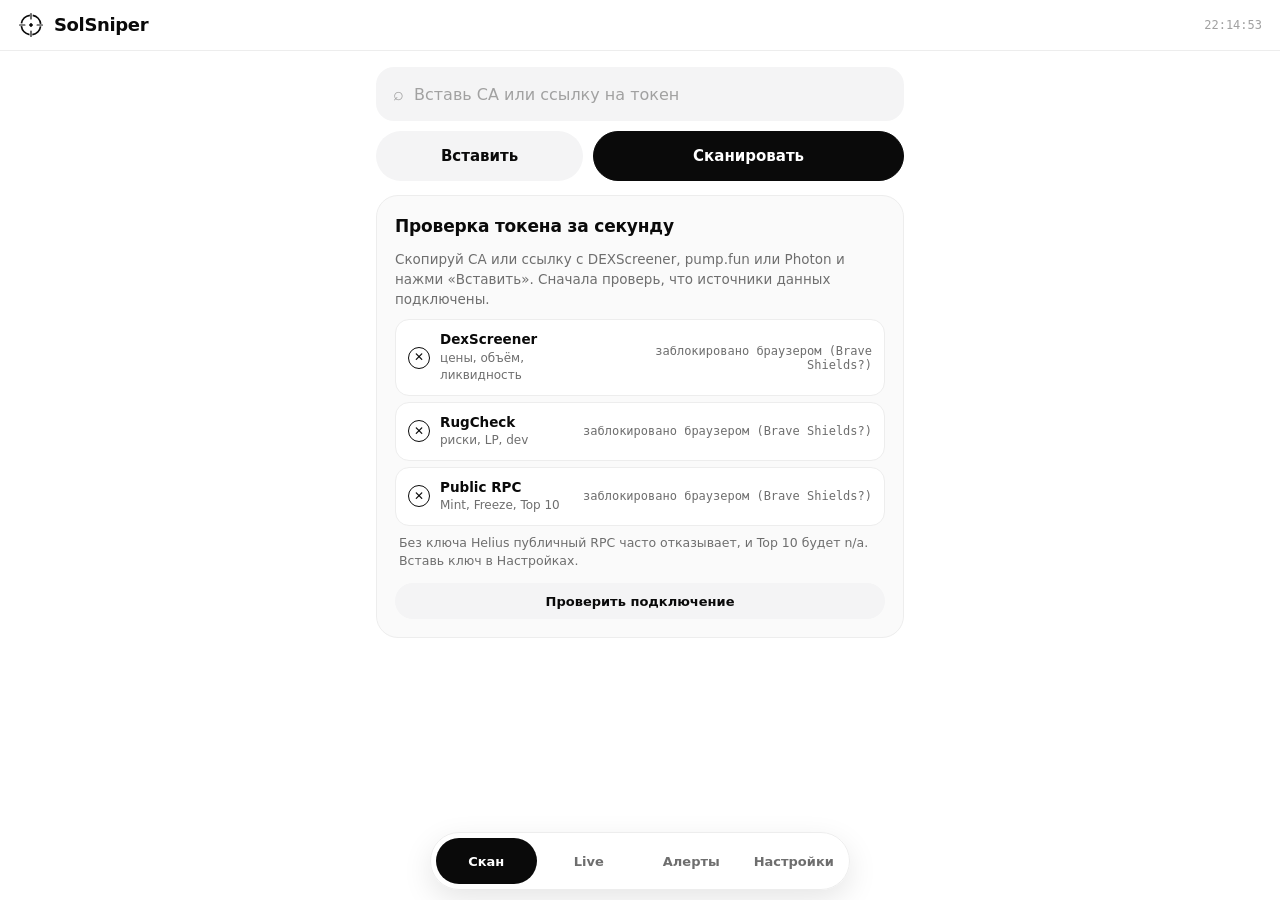
==== index.html @ 9a5c9f3f "Cache-bust web app assets so updates reach phones immediately Co-Authored-By: Claude Opus 5.5 <norep" ====
<!doctype html>
<html lang="ru">
<head>
  <meta charset="utf-8">
  <meta name="viewport" content="width=device-width, initial-scale=1, viewport-fit=cover">
  <meta name="theme-color" content="#ffffff">
  <meta name="apple-mobile-web-app-capable" content="yes">
  <meta name="mobile-web-app-capable" content="yes">
  <meta name="apple-mobile-web-app-status-bar-style" content="default">
  <meta name="apple-mobile-web-app-title" content="SolSniper">
  <meta name="format-detection" content="telephone=no">
  <title>SolSniper</title>
  <link rel="manifest" href="manifest.webmanifest">
  <link rel="apple-touch-icon" href="icons/apple-touch-icon.png">
  <link rel="icon" href="icons/icon48.png">
  <link rel="stylesheet" href="styles.css?v=20261101-live">
  <link rel="stylesheet" href="app.css?v=20261101-live">
</head>
<body>
  <div class="root mobile app">
    <header class="app-hdr">
      <svg class="logo-mark" viewBox="60 60 392 392" aria-hidden="true"><circle cx="256" cy="256" r="146" fill="none" stroke="currentColor" stroke-width="26" stroke-dasharray="185.3 44" stroke-dashoffset="-22"/><path d="M256 84V164M256 348V428M84 256H164M348 256H428" stroke="currentColor" stroke-width="18" stroke-linecap="round"/><rect x="232" y="232" width="48" height="48" rx="6" fill="currentColor" transform="rotate(45 256 256)"/></svg>
      <span class="title">SolSniper</span>
      <span class="grow"></span>
      <button class="ws-pill" id="wsPill" title="Сервер сигналов" hidden><span class="dot" id="wsDot"></span><span id="wsText"></span></button>
      <span class="clock" id="clock"></span>
    </header>

    <main class="views">
      <!-- SCAN -->
      <section class="view active" id="view-scan">
        <div class="scan-box">
          <div class="cmd"><span class="prompt">⌕</span><input id="caInput" class="ca-input" type="text" placeholder="Вставь CA или ссылку на токен" autocomplete="off" autocapitalize="off" autocorrect="off" spellcheck="false" enterkeyhint="go"></div>
          <div class="scan-actions">
            <button class="btn ghost" id="pasteBtn">Вставить</button>
            <button class="btn primary" id="checkBtn">Сканировать</button>
          </div>
        </div>
        <div id="result">
          <div class="hello">
            <h2>Проверка токена за секунду</h2>
            <p>Скопируй CA или ссылку с DEXScreener, pump.fun или Photon и нажми «Вставить». Сначала проверь, что источники данных подключены.</p>
            <div class="conn" data-conn></div>
            <button class="btn ghost sm" data-conncheck>Проверить подключение</button>
          </div>
        </div>
        <div id="recent"></div>
      </section>

      <!-- LIVE -->
      <section class="view" id="view-live">
        <div class="live-head">
          <div class="live-top">
            <div>
              <h2>Live-сканер</h2>
              <p class="meta" id="liveState">Выключен</p>
            </div>
            <input type="checkbox" class="toggle" data-k="liveEnabled" id="liveToggle">
          </div>
          <div class="live-stats">
            <div><b id="stSeen">0</b><span>новых</span></div>
            <div><b id="stWatch">0</b><span>следим</span></div>
            <div><b id="stCand">0</b><span>кандидаты</span></div>
            <div><b id="stAlerts">0</b><span>алерты</span></div>
          </div>
          <p class="hint" id="liveHint">Ловит каждый запуск на pump.fun, миграции на Raydium/PumpSwap и новые профили DexScreener. Алерт приходит, только если токен прошёл фильтр. Работает, пока приложение открыто.</p>
        </div>
        <div class="seg" id="liveFilter">
          <button data-f="hot" class="active">Горячие</button>
          <button data-f="alerted">Алерты</button>
          <button data-f="all">Все</button>
        </div>
        <div id="liveList" class="live-list"></div>
      </section>

      <!-- SIGNALS -->
      <section class="view" id="view-signals">
        <div class="row-between">
          <label class="switch-row"><input type="checkbox" class="toggle" id="showRejected"><span>Отклонённые</span></label>
          <button class="btn ghost sm" id="clearLog">Очистить</button>
        </div>
        <div id="log" class="log"></div>
      </section>

      <!-- SETTINGS -->
      <section class="view" id="view-settings">
        <div class="sec-title">Источники данных</div>
        <div class="group">
          <label class="field"><span>Helius API key</span><input type="password" data-k="heliusApiKey" autocomplete="off" placeholder="Вставь ключ или ссылку Helius"></label>
          <div class="conn" data-conn></div>
          <button class="btn ghost sm" data-conncheck>Проверить подключение</button>
        </div>

        <div class="sec-title">Фильтр сигналов</div>
        <div class="group">
          <div class="form-grid">
            <label class="field"><span>Max Top 10, %</span><input type="number" inputmode="decimal" data-k="maxTop10Pct"></label>
            <label class="field"><span>Min Vol 5m, $</span><input type="number" inputmode="numeric" data-k="minVol5mUsd"></label>
            <label class="field"><span>Min Score</span><input type="number" inputmode="numeric" data-k="minScore"></label>
            <label class="field"><span>Риск на сделку, %</span><input type="number" inputmode="decimal" data-k="riskPct"></label>
          </div>
        </div>

        <div class="sec-title">Live-сканер</div>
        <div class="group">
          <div class="form-grid">
            <label class="field"><span>Min ликвидность, $</span><input type="number" inputmode="numeric" data-k="minLiqUsd"></label>
            <label class="field"><span>Следить, мин</span><input type="number" inputmode="numeric" data-k="watchMinutes"></label>
            <label class="field"><span>Проверок в минуту</span><input type="number" inputmode="numeric" data-k="maxChecksPerMin"></label>
          </div>
          <label class="switch-row"><input type="checkbox" class="toggle" data-k="liveMigrationsOnly"><span>Только мигрировавшие (Raydium / PumpSwap)</span></label>
          <label class="switch-row"><input type="checkbox" class="toggle" data-k="keepAwake"><span>Не гасить экран, пока работает Live</span></label>
          <p class="hint">Порог объёма, Top 10 и Score берутся из «Фильтра сигналов» выше. Больше проверок в минуту — быстрее, но расходует лимит Helius.</p>
        </div>

        <div class="sec-title">Депозит и Take Profit</div>
        <div class="group">
          <div class="form-grid">
            <label class="field"><span>Депозит</span><input type="number" inputmode="decimal" data-k="depositAmount"></label>
            <label class="field"><span>Валюта</span><select data-k="depositCurrency"><option>USD</option><option>SOL</option></select></label>
            <label class="field"><span>Take Profit, x</span><input type="number" inputmode="decimal" data-k="tpMultiple"></label>
            <label class="field"><span>Продать на TP, %</span><input type="number" inputmode="numeric" data-k="tpSellPct"></label>
          </div>
          <label class="switch-row"><input type="checkbox" class="toggle" data-k="autoCheck"><span>Автообновление карточки (15 с)</span></label>
        </div>

        <div class="sec-title">Сигналы из Telegram <span class="mute">· необязательно</span></div>
        <div class="group">
          <p class="hint">Нужен запущенный server.py на компьютере или VPS. Для обычной проверки токенов не требуется.</p>
          <label class="field"><span>URL сервера</span><input type="url" data-k="serverUrl" placeholder="https://xxxx.trycloudflare.com"></label>
          <label class="field"><span>Токен (RELAY_TOKEN)</span><input type="password" data-k="serverToken" autocomplete="off"></label>
          <label class="switch-row"><input type="checkbox" class="toggle" data-k="wsEnabled"><span>Получать сигналы</span></label>
        </div>

        <details class="hint"><summary>Дополнительно</summary>
          <label class="field" style="margin-top:10px"><span>Custom RPC URL</span><input type="url" data-k="rpcUrl" placeholder="https://…"></label>
          <div id="settingsInfo" style="margin-top:8px"></div>
        </details>
      </section>
    </main>

    <nav class="tabbar">
      <button data-view="scan" class="active">Скан</button>
      <button data-view="live">Live</button>
      <button data-view="signals">Алерты<i class="count" id="sigCount" hidden></i></button>
      <button data-view="settings">Настройки</button>
    </nav>
    <div class="toast" id="toast" hidden></div>
  </div>

  <script src="engine.js?v=20261101-live"></script>
  <script src="analyzer.js?v=20261101-live"></script>
  <script src="scanner.js?v=20261101-live"></script>
  <script src="app.js?v=20261101-live"></script>
</body>
</html>
---- styles.css ----
/* SolSniper — light monochrome theme (extension HUD + web app token card).
   White / black / grey only. Risk is shown by inversion: dangerous = black pill, safe = light outline. */
:host { all: initial; }

.root {
  --bg: #ffffff;
  --p: #fafafa;
  --p2: #f4f4f5;
  --l: #ededed;
  --l2: #dcdcdc;
  --dim: #a1a1a1;
  --mid: #6e6e6e;
  --fg: #2b2b2b;
  --hi: #0a0a0a;
  --inv: #ffffff;
  --r: 16px;
  --r-sm: 10px;
  --shadow: 0 1px 2px rgba(0, 0, 0, .04), 0 10px 30px rgba(0, 0, 0, .07);
  --sans: -apple-system, BlinkMacSystemFont, "SF Pro Text", "Inter", "Segoe UI", Roboto, system-ui, sans-serif;
  --mono: ui-monospace, "SF Mono", SFMono-Regular, "JetBrains Mono", Menlo, Consolas, monospace;
  font: 13px/1.45 var(--sans);
  color: var(--fg);
  -webkit-font-smoothing: antialiased;
  box-sizing: border-box;
}
.root *, .root *::before, .root *::after { box-sizing: inherit; margin: 0; padding: 0; }
.root ::selection { background: var(--hi); color: var(--inv); }
[hidden] { display: none !important; }

/* ---------- panel (extension HUD) */
.panel {
  width: 372px;
  max-height: min(82vh, 680px);
  display: flex;
  flex-direction: column;
  background: var(--bg);
  border: 1px solid var(--l);
  border-radius: 22px;
  box-shadow: 0 2px 6px rgba(0, 0, 0, .06), 0 24px 60px rgba(0, 0, 0, .22);
  overflow: hidden;
}
.hdr {
  display: flex; align-items: center; gap: 10px;
  padding: 10px 10px 10px 14px;
  border-bottom: 1px solid var(--l);
  cursor: grab; user-select: none; touch-action: none;
}
.brand { display: flex; align-items: center; gap: 8px; white-space: nowrap; color: var(--hi); }
.logo-mark { width: 20px; height: 20px; flex: none; color: var(--hi); }
.title { font-weight: 650; font-size: 14px; letter-spacing: -.01em; color: var(--hi); }
.root:not(.mobile) .brand:has(+ .hdr-info:not(:empty)) .title { display: none; }
.hdr-info { flex: 1; min-width: 0; display: flex; align-items: center; gap: 8px; justify-content: flex-end; }
.sym { color: var(--hi); font-weight: 650; max-width: 110px; overflow: hidden; text-overflow: ellipsis; white-space: nowrap; }
.addr {
  font: 11.5px var(--mono); color: var(--mid);
  background: var(--p2); border: 0; border-radius: 999px; padding: 2px 8px; cursor: pointer; white-space: nowrap;
}
.addr:hover { color: var(--hi); }
.score {
  min-width: 38px; text-align: center; font: 600 12px var(--mono); padding: 3px 9px; border-radius: 999px;
  border: 1px solid var(--l2); color: var(--hi); background: var(--bg);
}
.score.good { background: var(--hi); color: var(--inv); border-color: var(--hi); }
.score.bad { color: var(--mid); border-style: dashed; }
.hdr-actions { display: flex; gap: 2px; }
.icon-btn {
  width: 28px; height: 28px; border-radius: 999px;
  background: transparent; border: 0; color: var(--mid);
  font: 15px var(--sans); cursor: pointer; line-height: 1;
}
.icon-btn:hover { color: var(--hi); background: var(--p2); }

.body { padding: 12px; overflow-y: auto; display: flex; flex-direction: column; gap: 10px; }
.empty, .loading { padding: 24px 10px; text-align: center; color: var(--mid); line-height: 1.6; }
.loading { display: flex; gap: 10px; align-items: center; justify-content: center; }

/* ---------- status semantics */
.good { color: var(--hi); }
.warn { color: var(--mid); }
.bad { color: var(--inv); background: var(--hi); padding: 1px 7px; border-radius: 999px; font-weight: 600; }
.mute { color: var(--dim); }

.badge-row { display: flex; align-items: center; gap: 8px; flex-wrap: wrap; }
.badge { font-weight: 600; font-size: 11px; padding: 3px 10px; letter-spacing: .04em; border: 1px solid; border-radius: 999px; }
.badge-safe { color: var(--hi); border-color: var(--hi); }
.badge-warning { color: var(--fg); border-color: var(--l2); background: var(--p2); }
.badge-danger { color: var(--inv); background: var(--hi); border-color: var(--hi); }
.verdict { font-size: 11px; font-weight: 600; letter-spacing: .04em; }
.verdict.good { color: var(--hi); }
.verdict.bad { color: var(--mid); background: none; padding: 0; text-decoration: line-through; text-decoration-color: var(--dim); }
.chip { font: 600 10.5px var(--mono); padding: 1px 7px; border: 1px solid; border-radius: 999px; }
.chip-good { color: var(--mid); border-color: var(--l2); }
.chip-bad { color: var(--inv); background: var(--hi); border-color: var(--hi); }
.chip-mute { color: var(--dim); border-color: var(--l); }

/* ---------- metric cards */
.grid { display: grid; grid-template-columns: repeat(3, minmax(0, 1fr)); gap: 8px; }
.card { background: var(--p); border: 1px solid var(--l); border-radius: var(--r); padding: 9px 10px; display: flex; flex-direction: column; gap: 4px; min-width: 0; }
.sec-title { font-size: 11px; font-weight: 500; color: var(--mid); margin-bottom: 2px; white-space: nowrap; }
.kv { display: flex; justify-content: space-between; align-items: center; gap: 6px; }
.kv .k { color: var(--mid); white-space: nowrap; }
.kv .v { color: var(--hi); font: 500 12.5px var(--mono); text-align: right; white-space: nowrap; }

/* ---------- score breakdown */
.score-box { border: 1px solid var(--l); background: var(--p); border-radius: var(--r); padding: 10px 12px; }
.bar { height: 6px; background: var(--l); border-radius: 999px; overflow: hidden; margin-bottom: 10px; }
.bar-fill { height: 100%; border-radius: 999px; transition: width .4s ease; background: var(--hi); }
.bar-fill.warn { background: var(--mid); }
.bar-fill.bad { background: var(--dim); padding: 0; }
.breakdown { list-style: none; display: flex; flex-direction: column; gap: 4px; }
.breakdown li { display: flex; justify-content: space-between; gap: 8px; font-size: 12px; }
.breakdown li span:last-child { font-family: var(--mono); font-size: 11.5px; }
.breakdown li.good { color: var(--hi); }
.breakdown li.mute { color: var(--dim); }
.filter-note { font-size: 12px; color: var(--mid); background: var(--p2); border-radius: var(--r-sm); padding: 8px 12px; }
.filter-note.filter-ok { color: var(--inv); background: var(--hi); }
.risks summary { cursor: pointer; color: var(--mid); font-size: 12px; }
.risks summary:hover { color: var(--hi); }
.risks ul { margin: 6px 0 0 16px; color: var(--fg); font-size: 12px; }

/* ---------- calculator */
.calc { padding: 12px; border-top: 1px solid var(--l); display: flex; flex-direction: column; gap: 10px; }
.calc-in { display: flex; gap: 8px; }
.field { flex: 1; display: flex; flex-direction: column; gap: 4px; min-width: 0; }
.field-sm { flex: 0 0 78px; }
.field span { font-size: 11px; color: var(--mid); }
.field input, .field select {
  width: 100%; height: 34px; padding: 0 12px;
  background: var(--p2); color: var(--hi);
  border: 1px solid transparent; border-radius: 12px;
  font: 13px var(--sans); outline: none; -webkit-appearance: none; appearance: none;
  transition: border-color .15s, background .15s;
}
.field select { background-image: linear-gradient(45deg, transparent 50%, var(--mid) 50%), linear-gradient(-45deg, transparent 50%, var(--mid) 50%);
  background-position: calc(100% - 15px) 50%, calc(100% - 11px) 50%; background-size: 4px 4px; background-repeat: no-repeat; }
.field input:focus, .field select:focus { border-color: var(--hi); background-color: var(--bg); }
.calc-out { display: grid; grid-template-columns: 1fr; gap: 4px; }
.calc-out .v b, .calc-out b { font-weight: 650; color: var(--hi); }
.root.mobile .calc-out { grid-template-columns: 1fr 1fr; column-gap: 14px; }

/* ---------- footer */
.ftr { padding: 10px 12px 12px; border-top: 1px solid var(--l); display: flex; flex-direction: column; gap: 9px; }
.ftr:empty { display: none; }
.links { display: flex; gap: 6px; flex-wrap: wrap; }
.links a, .btn {
  color: var(--hi); text-decoration: none; font: 600 12px var(--sans);
  padding: 7px 14px; border: 1px solid var(--l2); border-radius: 999px; background: var(--bg); cursor: pointer;
  transition: background .15s, color .15s, border-color .15s;
}
.links a:hover, .btn:hover { color: var(--inv); background: var(--hi); border-color: var(--hi); }
.btn { margin-top: 10px; }
.srcs { display: flex; gap: 6px; align-items: center; font-size: 11px; flex-wrap: wrap; color: var(--mid); }
.src { display: inline-flex; align-items: center; gap: 5px; padding: 2px 9px 2px 7px; border-radius: 999px; background: var(--p2); }
.src::before { content: "✓"; font-weight: 700; color: var(--hi); }
.src.fail { background: var(--hi); color: var(--inv); }
.src.fail::before { content: "✕"; color: var(--inv); }

/* ---------- spinner & pill */
.spinner { width: 14px; height: 14px; border: 2px solid var(--l); border-top-color: var(--hi); border-radius: 50%; animation: spin .8s linear infinite; display: inline-block; }
.spinner.sm { width: 10px; height: 10px; }
@keyframes spin { to { transform: rotate(360deg); } }

.pill {
  display: flex; align-items: center; gap: 8px; cursor: pointer;
  padding: 8px 14px; background: var(--bg); border: 1px solid var(--l); border-radius: 999px;
  font: 600 12px var(--sans); color: var(--hi);
  box-shadow: 0 8px 24px rgba(0, 0, 0, .18);
}
.pill-dot { width: 8px; height: 8px; border-radius: 50%; background: var(--l2); }
.pill-dot.safe { background: var(--hi); }
.pill-dot.warning { background: var(--dim); }
.pill-dot.danger { background: var(--hi); animation: blink 1s steps(2, start) infinite; }
@keyframes blink { to { visibility: hidden; } }

/* ---------- mobile (Kiwi / iPhone): bottom sheet, bigger touch targets */
.root.mobile .panel { width: 100vw; max-height: 66vh; border-radius: 22px 22px 0 0; border-width: 1px 0 0; }
.root.mobile .hdr { cursor: default; padding: 12px 12px 12px 16px; }
.root.mobile .icon-btn { width: 38px; height: 38px; font-size: 17px; }
.root.mobile .field input, .root.mobile .field select { height: 42px; font-size: 16px; }
.root.mobile .links a { padding: 10px 16px; font-size: 13px; }
.root.mobile .pill { padding: 10px 16px; }

@media (max-width: 380px) {
  .grid { grid-template-columns: repeat(2, minmax(0, 1fr)); }
  .grid .card:last-child { grid-column: 1 / -1; }
  .root.mobile .calc-out { grid-template-columns: 1fr; }
}
---- app.css ----
/* SolSniper web app shell — light, rounded, monochrome. Token card styling lives in styles.css. */
html, body {
  margin: 0; background: #fff; color: #2b2b2b;
  -webkit-text-size-adjust: 100%; overscroll-behavior-y: none;
}
body { min-height: 100dvh; }
.app { min-height: 100dvh; display: flex; flex-direction: column; font-size: 14px; }
.grow { flex: 1; }

/* ---------- top bar */
.app-hdr {
  position: sticky; top: 0; z-index: 5;
  display: flex; align-items: center; gap: 10px;
  padding: calc(env(safe-area-inset-top) + 12px) 18px 12px;
  background: rgba(255, 255, 255, .86); backdrop-filter: saturate(1.8) blur(18px); -webkit-backdrop-filter: saturate(1.8) blur(18px);
  border-bottom: 1px solid var(--l);
}
.app .logo-mark { width: 26px; height: 26px; }
.app .title { font-size: 18px; font-weight: 700; letter-spacing: -.02em; }
.ws-pill {
  display: flex; align-items: center; gap: 6px; padding: 5px 11px; border: 0; border-radius: 999px;
  background: var(--p2); color: var(--mid); font: 500 12px var(--sans);
}
.dot { width: 7px; height: 7px; border-radius: 50%; background: var(--l2); }
.dot.connected { background: var(--hi); }
.dot.connecting { background: var(--dim); }
.clock { color: var(--dim); font: 12px var(--mono); }

.views { flex: 1; padding: 16px 16px calc(92px + env(safe-area-inset-bottom)); }
.view { display: none; flex-direction: column; gap: 14px; }
.view.active { display: flex; }

/* ---------- input */
.scan-box { display: flex; flex-direction: column; gap: 10px; }
.cmd {
  display: flex; align-items: center; gap: 10px; padding: 0 16px; height: 54px;
  background: var(--p2); border: 1px solid transparent; border-radius: 18px; transition: border-color .15s, background .15s;
}
.cmd:focus-within { border-color: var(--hi); background: var(--bg); }
.prompt { color: var(--dim); font-size: 18px; line-height: 1; }
.ca-input {
  flex: 1; min-width: 0; height: 100%; border: 0; outline: 0; background: transparent;
  color: var(--hi); font: 16px var(--mono); -webkit-appearance: none; appearance: none;
}
.ca-input::placeholder { color: var(--dim); font-family: var(--sans); }
.scan-actions { display: grid; grid-template-columns: 1fr 1.5fr; gap: 10px; }
.app .btn {
  margin: 0; min-height: 50px; font-size: 15px; border-radius: 999px;
  display: inline-flex; align-items: center; justify-content: center; -webkit-tap-highlight-color: transparent;
}
.app .btn.primary { background: var(--hi); color: var(--inv); border-color: var(--hi); }
.app .btn.primary:active { opacity: .85; }
.app .btn.ghost { background: var(--p2); border-color: transparent; color: var(--hi); }
.app .btn.ghost:hover { background: var(--l); color: var(--hi); }
.app .btn.sm { min-height: 36px; font-size: 13px; padding: 4px 14px; }

/* ---------- welcome / connection status */
.hello { border: 1px solid var(--l); border-radius: 22px; padding: 18px; display: flex; flex-direction: column; gap: 10px; background: var(--p); }
.hello h2 { font-size: 17px; font-weight: 650; color: var(--hi); letter-spacing: -.01em; }
.hello p { color: var(--mid); font-size: 13.5px; line-height: 1.5; }
.conn { display: flex; flex-direction: column; gap: 6px; }
.conn-row { display: flex; align-items: center; gap: 10px; padding: 10px 12px; border-radius: 14px; background: var(--bg); border: 1px solid var(--l); font-size: 13.5px; }
.conn-row b { font-weight: 600; color: var(--hi); }
.conn-row .st { margin-left: auto; font: 12px var(--mono); color: var(--mid); text-align: right; }
.conn-row .ic { width: 22px; height: 22px; border-radius: 50%; display: grid; place-items: center; font-size: 12px; font-weight: 700; flex: none; }
.conn-row.ok .ic { background: var(--hi); color: var(--inv); }
.conn-row.fail .ic { background: var(--bg); color: var(--hi); border: 1.5px solid var(--hi); }
.conn-row.wait .ic { background: var(--p2); color: var(--dim); }
.conn-tip { font-size: 12.5px; color: var(--mid); line-height: 1.5; padding: 2px 4px; }

/* ---------- token card */
.token-card { border: 1px solid var(--l); border-radius: 24px; background: var(--bg); box-shadow: var(--shadow); overflow: hidden; }
.token-head { display: flex; align-items: center; gap: 12px; padding: 16px; border-bottom: 1px solid var(--l); }
.token-head img { width: 40px; height: 40px; border-radius: 50%; object-fit: cover; filter: grayscale(1); background: var(--p2); }
.token-head .names { flex: 1; min-width: 0; }
.token-head .sym { font-size: 18px; max-width: none; letter-spacing: -.01em; }
.token-head .nm { color: var(--mid); font-size: 12.5px; overflow: hidden; text-overflow: ellipsis; white-space: nowrap; margin-top: 2px; }
.token-head .score { font-size: 17px; padding: 6px 14px; min-width: 58px; }
.token-card .body { padding: 14px; gap: 12px; }
.token-card .kv { font-size: 13px; }
.token-card .calc { padding: 14px; }
.token-card .ftr { padding: 12px 14px 16px; }
.token-card .links a { padding: 10px 16px; font-size: 13px; }
.app .card { padding: 11px 12px; }
.err { color: var(--fg); padding: 18px; text-align: center; }
.hint { font-size: 12px; color: var(--mid); overflow-wrap: anywhere; line-height: 1.5; }

.recent { display: flex; flex-wrap: wrap; gap: 8px; }
.recent button {
  padding: 8px 14px; border: 0; border-radius: 999px; background: var(--p2); color: var(--hi);
  font: 600 13px var(--sans);
}
.recent button:active { background: var(--hi); color: var(--inv); }
.recent-title { font-size: 12px; color: var(--mid); margin-bottom: 8px; }

/* ---------- signals */
.row-between { display: flex; align-items: center; justify-content: space-between; gap: 8px; }
.switch-row { display: flex; align-items: center; gap: 12px; color: var(--fg); font-size: 14px; }
.toggle { -webkit-appearance: none; appearance: none; width: 50px; height: 30px; border-radius: 999px; background: var(--l2); position: relative; flex: none; margin: 0; transition: background .2s; }
.toggle::after { content: ""; position: absolute; top: 3px; left: 3px; width: 24px; height: 24px; border-radius: 50%; background: #fff; box-shadow: 0 2px 6px rgba(0, 0, 0, .2); transition: transform .2s; }
.toggle:checked { background: var(--hi); }
.toggle:checked::after { transform: translateX(20px); }
.log { display: flex; flex-direction: column; gap: 10px; }
.sig { padding: 14px; background: var(--bg); border: 1px solid var(--l); border-radius: 20px; display: flex; flex-direction: column; gap: 8px; box-shadow: var(--shadow); }
.sig.rej { box-shadow: none; background: var(--p); }
.sig.rej .sig-top b:first-child { color: var(--mid); }
.sig-top { display: flex; align-items: center; gap: 8px; }
.sig-top b { font-size: 15px; color: var(--hi); font-weight: 650; }
.meta { font-size: 12px; color: var(--mid); }
.meta.bad { color: var(--mid); background: none; padding: 0; font-weight: 400; }
.empty { color: var(--mid); text-align: center; padding: 40px 16px; line-height: 1.7; background: var(--p); border-radius: 22px; }

/* ---------- settings */
.group { background: var(--p); border: 1px solid var(--l); border-radius: 22px; padding: 14px; display: flex; flex-direction: column; gap: 12px; }
.form-grid { display: grid; grid-template-columns: 1fr 1fr; gap: 10px; }
.app .field span { font-size: 12px; }
.app .field input, .app .field select { height: 46px; background-color: var(--bg); border-color: var(--l); border-radius: 14px; font-size: 16px; }
.app .field input:focus { border-color: var(--hi); }
.app .sec-title { font-size: 13px; font-weight: 600; color: var(--hi); margin: 4px 2px 0; }

/* ---------- tab bar (floating) */
.tabbar {
  position: fixed; left: 16px; right: 16px; bottom: calc(10px + env(safe-area-inset-bottom)); z-index: 6;
  display: grid; grid-template-columns: repeat(4, 1fr); gap: 2px; padding: 5px;
  background: rgba(255, 255, 255, .86); backdrop-filter: saturate(1.8) blur(18px); -webkit-backdrop-filter: saturate(1.8) blur(18px);
  border: 1px solid var(--l); border-radius: 999px; box-shadow: 0 10px 30px rgba(0, 0, 0, .1);
}
.tabbar button {
  position: relative; height: 46px; background: none; border: 0; border-radius: 999px; color: var(--mid);
  font: 600 13px var(--sans); -webkit-tap-highlight-color: transparent; transition: background .2s, color .2s; white-space: nowrap;
}
.tabbar button.active { color: var(--inv); background: var(--hi); }
.count {
  display: inline-block; margin-left: 6px; min-width: 18px; padding: 0 5px; height: 18px; border-radius: 999px;
  background: var(--hi); color: var(--inv); font: 700 11px/18px var(--sans); font-style: normal; vertical-align: 1px;
}
.tabbar button.active .count { background: var(--inv); color: var(--hi); }

.toast {
  position: fixed; left: 16px; right: 16px; top: calc(env(safe-area-inset-top) + 66px); z-index: 10;
  padding: 14px 18px; background: var(--hi); color: var(--inv); border-radius: 18px;
  font: 600 14px var(--sans); box-shadow: 0 16px 40px rgba(0, 0, 0, .25);
}

/* phones */
.app .breakdown li span:first-child { min-width: 0; overflow: hidden; text-overflow: ellipsis; white-space: nowrap; }
.app .breakdown li span:last-child { white-space: nowrap; }
@media (max-width: 430px) {
  .app .grid { grid-template-columns: repeat(2, minmax(0, 1fr)); }
  .app .grid .card:last-child { grid-column: 1 / -1; display: grid; grid-template-columns: repeat(3, 1fr); column-gap: 10px; }
  .app .grid .card:last-child .sec-title { grid-column: 1 / -1; }
  .app .grid .card:last-child .kv { flex-direction: column; align-items: flex-start; gap: 0; }
  .app.root .calc-out { grid-template-columns: 1fr; }
}
@media (min-width: 700px) {
  .views { max-width: 560px; margin: 0 auto; width: 100%; }
  .tabbar { max-width: 420px; margin: 0 auto; }
}

/* ---------- live scanner */
.live-head { border: 1px solid var(--l); border-radius: 22px; padding: 16px; background: var(--p); display: flex; flex-direction: column; gap: 14px; }
.live-top { display: flex; align-items: center; justify-content: space-between; gap: 12px; }
.live-top h2 { font-size: 18px; font-weight: 700; color: var(--hi); letter-spacing: -.01em; }
#liveState { display: flex; align-items: center; gap: 6px; margin-top: 2px; }
#liveState::before { content: ""; width: 7px; height: 7px; border-radius: 50%; background: var(--l2); }
#liveState.on { color: var(--hi); }
#liveState.on::before { background: var(--hi); animation: pulse 1.6s ease-in-out infinite; }
@keyframes pulse { 50% { opacity: .25; } }
.live-stats { display: grid; grid-template-columns: repeat(4, 1fr); gap: 6px; }
.live-stats div { background: var(--bg); border: 1px solid var(--l); border-radius: 14px; padding: 8px 6px; text-align: center; display: flex; flex-direction: column; }
.live-stats b { font: 600 17px var(--mono); color: var(--hi); }
.live-stats span { font-size: 11px; color: var(--mid); }
.seg { display: grid; grid-template-columns: repeat(3, 1fr); gap: 4px; padding: 4px; background: var(--p2); border-radius: 999px; }
.seg button { height: 34px; border: 0; border-radius: 999px; background: none; color: var(--mid); font: 600 13px var(--sans); }
.seg button.active { background: var(--bg); color: var(--hi); box-shadow: 0 1px 3px rgba(0, 0, 0, .1); }
.live-list { display: flex; flex-direction: column; gap: 8px; }
.live-row {
  display: grid; grid-template-columns: 1fr; gap: 4px 10px; text-align: left; width: 100%;
  padding: 12px 14px; border: 1px solid var(--l); border-radius: 18px; background: var(--bg); color: var(--fg); font: 13px var(--sans);
}
.live-row.alerted { border-color: var(--hi); box-shadow: var(--shadow); }
.live-row.rejected { background: var(--p); }
.lr-main { display: flex; align-items: center; gap: 8px; min-width: 0; }
.lr-main b { color: var(--hi); font-size: 15px; overflow: hidden; text-overflow: ellipsis; white-space: nowrap; }
.live-row.rejected .lr-main b { color: var(--mid); }
.tag { font: 600 10px var(--mono); color: var(--mid); background: var(--p2); border-radius: 999px; padding: 1px 7px; }
.lr-nums { grid-column: 1 / -1; display: flex; gap: 14px; font: 12px var(--mono); color: var(--fg); white-space: nowrap; }
.lr-main .meta { white-space: nowrap; margin-left: auto; }
.lr-st { grid-column: 1 / -1; display: flex; align-items: center; gap: 8px; min-width: 0; }
.lr-why { overflow: hidden; text-overflow: ellipsis; white-space: nowrap; }
.st-chip { font: 600 11px var(--sans); padding: 2px 9px; border-radius: 999px; background: var(--p2); color: var(--mid); white-space: nowrap; }
.st-chip.candidate, .st-chip.checking { color: var(--hi); border: 1px solid var(--hi); background: var(--bg); }
.st-chip.alerted { background: var(--hi); color: var(--inv); }
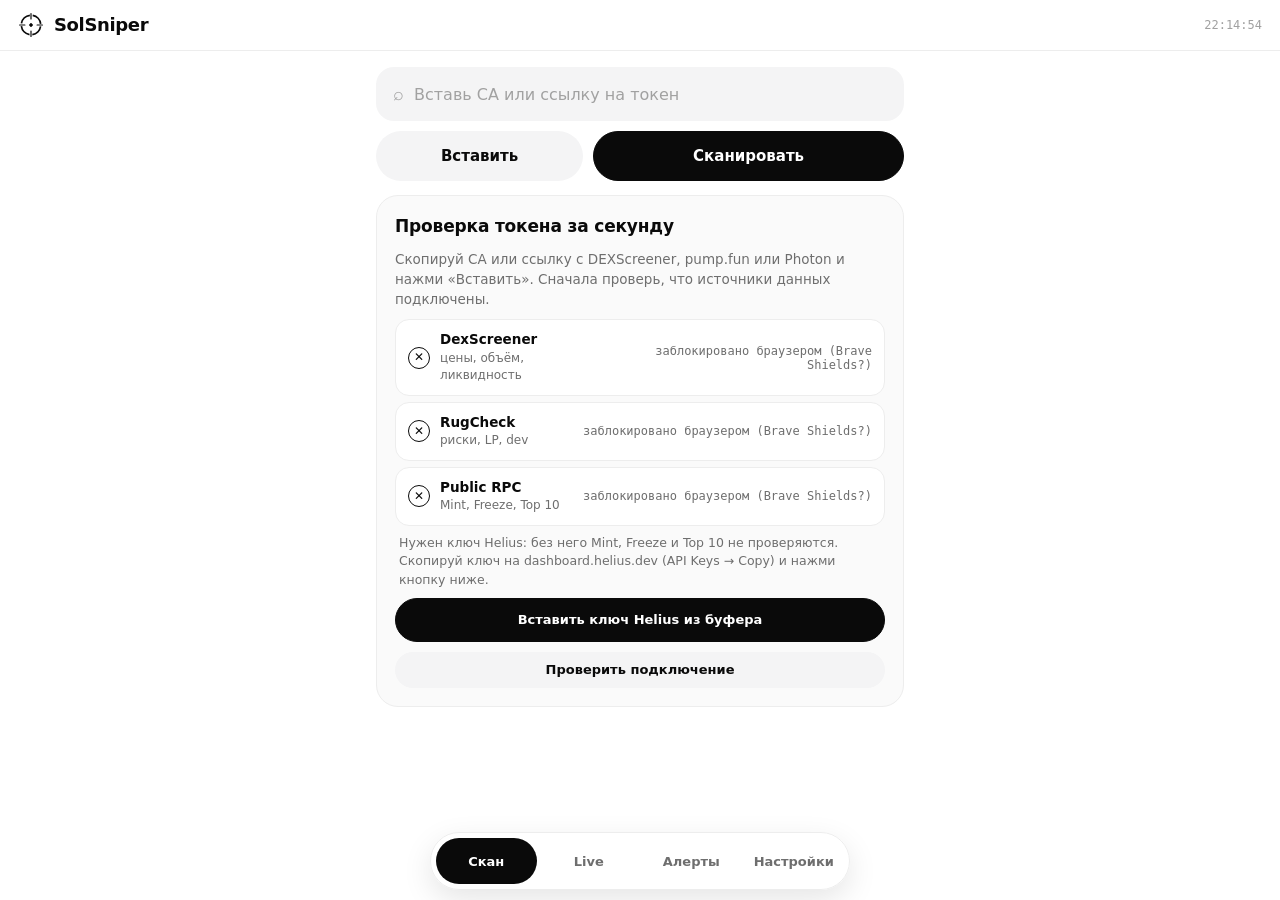
==== commit c70d4b82: "One-tap Helius key paste from the connection check Co-Authored-By: Claude Opus 5.5 <noreply@anthropi" ====
--- a/index.html
+++ b/index.html
@@ -13,8 +13,8 @@
   <link rel="manifest" href="manifest.webmanifest">
   <link rel="apple-touch-icon" href="icons/apple-touch-icon.png">
   <link rel="icon" href="icons/icon48.png">
-  <link rel="stylesheet" href="styles.css?v=20261101-live">
-  <link rel="stylesheet" href="app.css?v=20261101-live">
+  <link rel="stylesheet" href="styles.css?v=20261101-key">
+  <link rel="stylesheet" href="app.css?v=20261101-key">
 </head>
 <body>
   <div class="root mobile app">
@@ -148,9 +148,9 @@
     <div class="toast" id="toast" hidden></div>
   </div>
 
-  <script src="engine.js?v=20261101-live"></script>
-  <script src="analyzer.js?v=20261101-live"></script>
-  <script src="scanner.js?v=20261101-live"></script>
-  <script src="app.js?v=20261101-live"></script>
+  <script src="engine.js?v=20261101-key"></script>
+  <script src="analyzer.js?v=20261101-key"></script>
+  <script src="scanner.js?v=20261101-key"></script>
+  <script src="app.js?v=20261101-key"></script>
 </body>
 </html>
--- a/app.css
+++ b/app.css
@@ -191,3 +191,5 @@
 .st-chip { font: 600 11px var(--sans); padding: 2px 9px; border-radius: 999px; background: var(--p2); color: var(--mid); white-space: nowrap; }
 .st-chip.candidate, .st-chip.checking { color: var(--hi); border: 1px solid var(--hi); background: var(--bg); }
 .st-chip.alerted { background: var(--hi); color: var(--inv); }
+
+.key-paste { width: 100%; min-height: 44px !important; margin-top: 2px; }
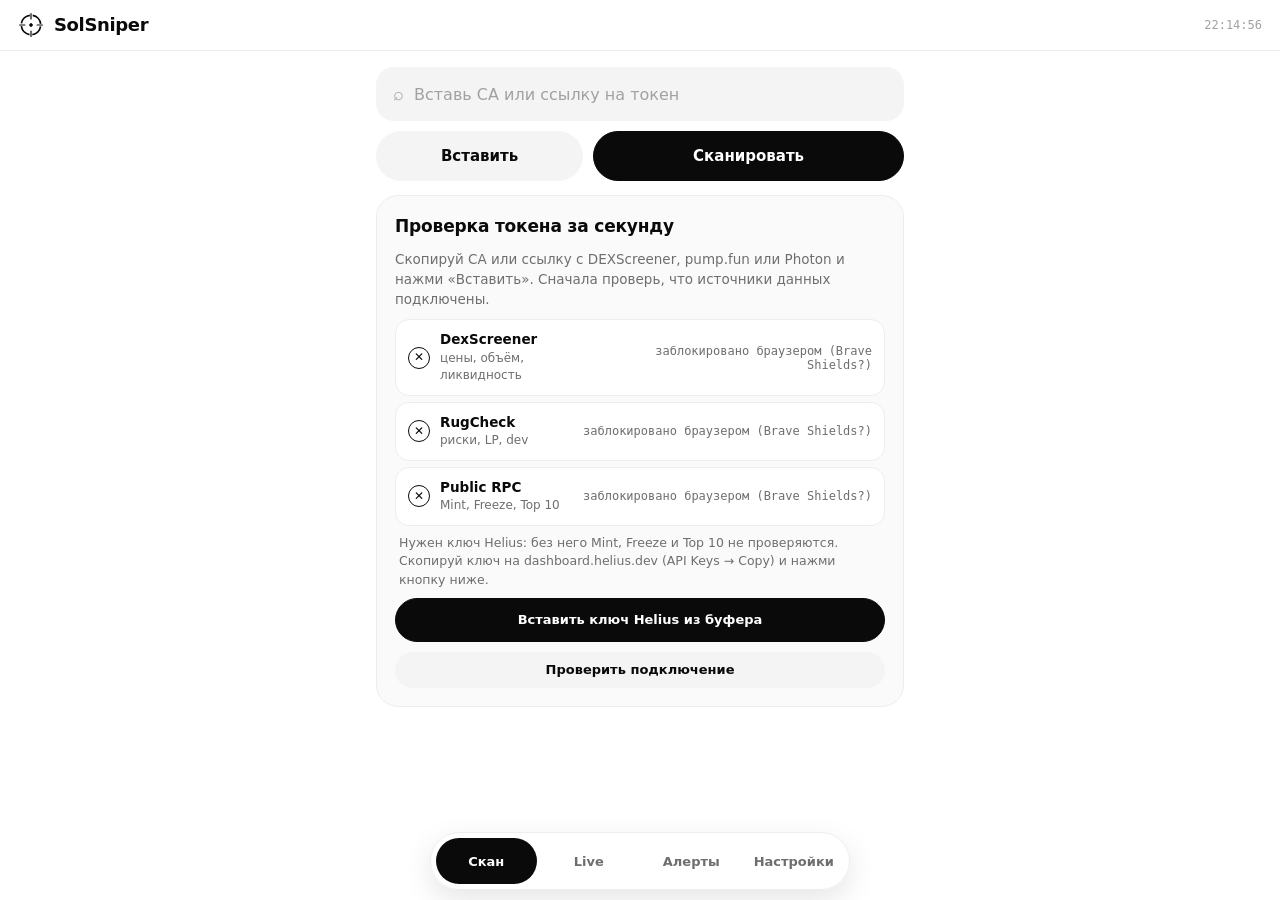
==== commit 8c25f3e1: "Notifications, trader wallet tracking and buy clusters - sw.js + Notification API: system banners fo" ====
--- a/index.html
+++ b/index.html
@@ -13,8 +13,8 @@
   <link rel="manifest" href="manifest.webmanifest">
   <link rel="apple-touch-icon" href="icons/apple-touch-icon.png">
   <link rel="icon" href="icons/icon48.png">
-  <link rel="stylesheet" href="styles.css?v=20261101-key">
-  <link rel="stylesheet" href="app.css?v=20261101-key">
+  <link rel="stylesheet" href="styles.css?v=20261101-wallets">
+  <link rel="stylesheet" href="app.css?v=20261101-wallets">
 </head>
 <body>
   <div class="root mobile app">
@@ -49,28 +49,56 @@
 
       <!-- LIVE -->
       <section class="view" id="view-live">
-        <div class="live-head">
-          <div class="live-top">
-            <div>
-              <h2>Live-сканер</h2>
-              <p class="meta" id="liveState">Выключен</p>
+        <div class="seg seg-main" id="liveMode">
+          <button data-m="launches" class="active">Новые токены</button>
+          <button data-m="wallets">Кошельки</button>
+        </div>
+
+        <div id="liveLaunches" class="view-part">
+          <div class="live-head">
+            <div class="live-top">
+              <div>
+                <h2>Live-сканер</h2>
+                <p class="meta" id="liveState">Выключен</p>
+              </div>
+              <input type="checkbox" class="toggle" data-k="liveEnabled" id="liveToggle">
             </div>
-            <input type="checkbox" class="toggle" data-k="liveEnabled" id="liveToggle">
+            <div class="live-stats">
+              <div><b id="stSeen">0</b><span>новых</span></div>
+              <div><b id="stWatch">0</b><span>следим</span></div>
+              <div><b id="stCand">0</b><span>кандидаты</span></div>
+              <div><b id="stAlerts">0</b><span>алерты</span></div>
+            </div>
+            <p class="hint" id="liveHint">Ловит каждый запуск на pump.fun, миграции на Raydium/PumpSwap и новые профили DexScreener. Алерт приходит, только если токен прошёл фильтр. Работает, пока приложение открыто.</p>
           </div>
-          <div class="live-stats">
-            <div><b id="stSeen">0</b><span>новых</span></div>
-            <div><b id="stWatch">0</b><span>следим</span></div>
-            <div><b id="stCand">0</b><span>кандидаты</span></div>
-            <div><b id="stAlerts">0</b><span>алерты</span></div>
+          <div class="seg" id="liveFilter">
+            <button data-f="hot" class="active">Горячие</button>
+            <button data-f="alerted">Алерты</button>
+            <button data-f="all">Все</button>
           </div>
-          <p class="hint" id="liveHint">Ловит каждый запуск на pump.fun, миграции на Raydium/PumpSwap и новые профили DexScreener. Алерт приходит, только если токен прошёл фильтр. Работает, пока приложение открыто.</p>
+          <div id="liveList" class="live-list"></div>
         </div>
-        <div class="seg" id="liveFilter">
-          <button data-f="hot" class="active">Горячие</button>
-          <button data-f="alerted">Алерты</button>
-          <button data-f="all">Все</button>
+
+        <div id="liveWallets" class="view-part" hidden>
+          <div class="live-head">
+            <div class="live-top">
+              <div>
+                <h2>Кошельки трейдеров</h2>
+                <p class="meta" id="walletState">Добавь кошельки KOL или трейдеров</p>
+              </div>
+            </div>
+            <div class="wallet-add">
+              <input id="wAddr" class="w-input mono" type="text" placeholder="Адрес кошелька" autocomplete="off" autocapitalize="off" autocorrect="off" spellcheck="false">
+              <div class="wallet-add-row">
+                <input id="wLabel" class="w-input" type="text" placeholder="Имя (необязательно)" autocomplete="off">
+                <button class="btn primary sm" id="wAdd">Добавить</button>
+              </div>
+            </div>
+            <div id="walletChips" class="wallet-chips"></div>
+            <p class="hint">Видно их покупки и продажи на pump.fun и PumpSwap в реальном времени. Если 2+ кошелька зашли в один токен — отдельный алерт. Адреса KOL можно взять на kolscan.io или в профиле трейдера на GMGN.</p>
+          </div>
+          <div id="tradeList" class="live-list"></div>
         </div>
-        <div id="liveList" class="live-list"></div>
       </section>
 
       <!-- SIGNALS -->
@@ -89,6 +117,15 @@
           <label class="field"><span>Helius API key</span><input type="password" data-k="heliusApiKey" autocomplete="off" placeholder="Вставь ключ или ссылку Helius"></label>
           <div class="conn" data-conn></div>
           <button class="btn ghost sm" data-conncheck>Проверить подключение</button>
+        </div>
+
+        <div class="sec-title">Уведомления</div>
+        <div class="group">
+          <p class="meta" id="notifStatus">…</p>
+          <button class="btn primary sm" id="notifBtn" hidden>Включить уведомления</button>
+          <label class="switch-row"><input type="checkbox" class="toggle" data-k="notifyEnabled"><span>Алерты по токенам</span></label>
+          <label class="switch-row"><input type="checkbox" class="toggle" data-k="walletNotify"><span>Сделки отслеживаемых кошельков</span></label>
+          <label class="switch-row"><input type="checkbox" class="toggle" data-k="soundEnabled"><span>Звук</span></label>
         </div>
 
         <div class="sec-title">Фильтр сигналов</div>
@@ -148,9 +185,9 @@
     <div class="toast" id="toast" hidden></div>
   </div>
 
-  <script src="engine.js?v=20261101-key"></script>
-  <script src="analyzer.js?v=20261101-key"></script>
-  <script src="scanner.js?v=20261101-key"></script>
-  <script src="app.js?v=20261101-key"></script>
+  <script src="engine.js?v=20261101-wallets"></script>
+  <script src="analyzer.js?v=20261101-wallets"></script>
+  <script src="scanner.js?v=20261101-wallets"></script>
+  <script src="app.js?v=20261101-wallets"></script>
 </body>
 </html>
--- a/app.css
+++ b/app.css
@@ -193,3 +193,25 @@
 .st-chip.alerted { background: var(--hi); color: var(--inv); }
 
 .key-paste { width: 100%; min-height: 44px !important; margin-top: 2px; }
+
+/* ---------- live: mode switch + wallets */
+.seg-main { grid-template-columns: repeat(2, 1fr); }
+.seg-main button { height: 40px; font-size: 14px; }
+.view-part { display: flex; flex-direction: column; gap: 14px; }
+.wallet-add { display: flex; flex-direction: column; gap: 8px; }
+.wallet-add-row { display: grid; grid-template-columns: 1fr auto; gap: 8px; }
+.w-input {
+  width: 100%; height: 44px; padding: 0 14px; border-radius: 14px; border: 1px solid var(--l); background: var(--bg);
+  color: var(--hi); font: 16px var(--sans); outline: none; -webkit-appearance: none; appearance: none;
+}
+.w-input.mono { font-family: var(--mono); }
+.w-input:focus { border-color: var(--hi); }
+.wallet-add-row .btn { min-height: 44px !important; padding: 0 18px; }
+.wallet-chips { display: flex; flex-wrap: wrap; gap: 6px; }
+.wallet-chips:empty { display: none; }
+.w-chip { display: inline-flex; align-items: center; gap: 6px; padding: 4px 4px 4px 12px; border-radius: 999px; background: var(--bg); border: 1px solid var(--l); font-size: 13px; }
+.w-chip b { color: var(--hi); font-weight: 600; }
+.w-chip .mono { font: 11px var(--mono); color: var(--mid); }
+.w-chip button { width: 24px; height: 24px; border-radius: 50%; border: 0; background: var(--p2); color: var(--mid); font: 15px var(--sans); line-height: 1; }
+.live-row.trade.sell { background: var(--p); }
+.live-row.trade .lr-nums span:first-child { font-family: var(--sans); font-weight: 600; color: var(--hi); }
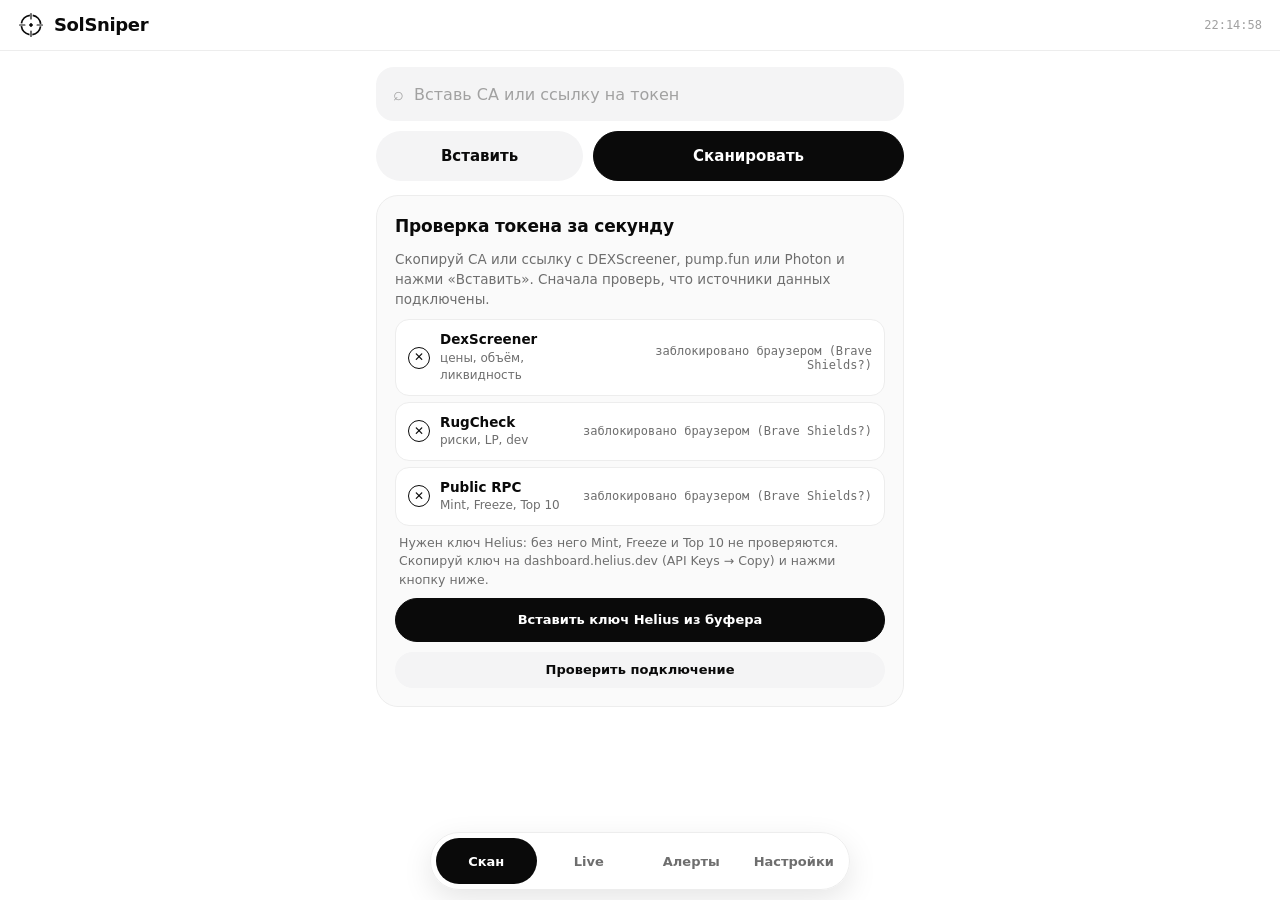
==== commit 65035d84: "Back navigation from token card; Live list shows only clean tokens - '‹ Назад' returns to where the " ====
--- a/index.html
+++ b/index.html
@@ -13,8 +13,8 @@
   <link rel="manifest" href="manifest.webmanifest">
   <link rel="apple-touch-icon" href="icons/apple-touch-icon.png">
   <link rel="icon" href="icons/icon48.png">
-  <link rel="stylesheet" href="styles.css?v=20261101-wallets">
-  <link rel="stylesheet" href="app.css?v=20261101-wallets">
+  <link rel="stylesheet" href="styles.css?v=20261101-nav">
+  <link rel="stylesheet" href="app.css?v=20261101-nav">
 </head>
 <body>
   <div class="root mobile app">
@@ -72,9 +72,9 @@
             <p class="hint" id="liveHint">Ловит каждый запуск на pump.fun, миграции на Raydium/PumpSwap и новые профили DexScreener. Алерт приходит, только если токен прошёл фильтр. Работает, пока приложение открыто.</p>
           </div>
           <div class="seg" id="liveFilter">
-            <button data-f="hot" class="active">Горячие</button>
-            <button data-f="alerted">Алерты</button>
-            <button data-f="all">Все</button>
+            <button data-f="safe" class="active">Без риска</button>
+            <button data-f="checked">Проверенные</button>
+            <button data-f="all">Весь поток</button>
           </div>
           <div id="liveList" class="live-list"></div>
         </div>
@@ -185,9 +185,9 @@
     <div class="toast" id="toast" hidden></div>
   </div>
 
-  <script src="engine.js?v=20261101-wallets"></script>
-  <script src="analyzer.js?v=20261101-wallets"></script>
-  <script src="scanner.js?v=20261101-wallets"></script>
-  <script src="app.js?v=20261101-wallets"></script>
+  <script src="engine.js?v=20261101-nav"></script>
+  <script src="analyzer.js?v=20261101-nav"></script>
+  <script src="scanner.js?v=20261101-nav"></script>
+  <script src="app.js?v=20261101-nav"></script>
 </body>
 </html>
--- a/app.css
+++ b/app.css
@@ -215,3 +215,10 @@
 .w-chip button { width: 24px; height: 24px; border-radius: 50%; border: 0; background: var(--p2); color: var(--mid); font: 15px var(--sans); line-height: 1; }
 .live-row.trade.sell { background: var(--p); }
 .live-row.trade .lr-nums span:first-child { font-family: var(--sans); font-weight: 600; color: var(--hi); }
+
+.back-link {
+  align-self: flex-start; display: inline-flex; align-items: center; gap: 4px; margin: 0 0 10px;
+  padding: 8px 16px 8px 12px; border: 0; border-radius: 999px; background: var(--p2); color: var(--hi);
+  font: 600 15px var(--sans); -webkit-tap-highlight-color: transparent;
+}
+.back-link:active { background: var(--l); }
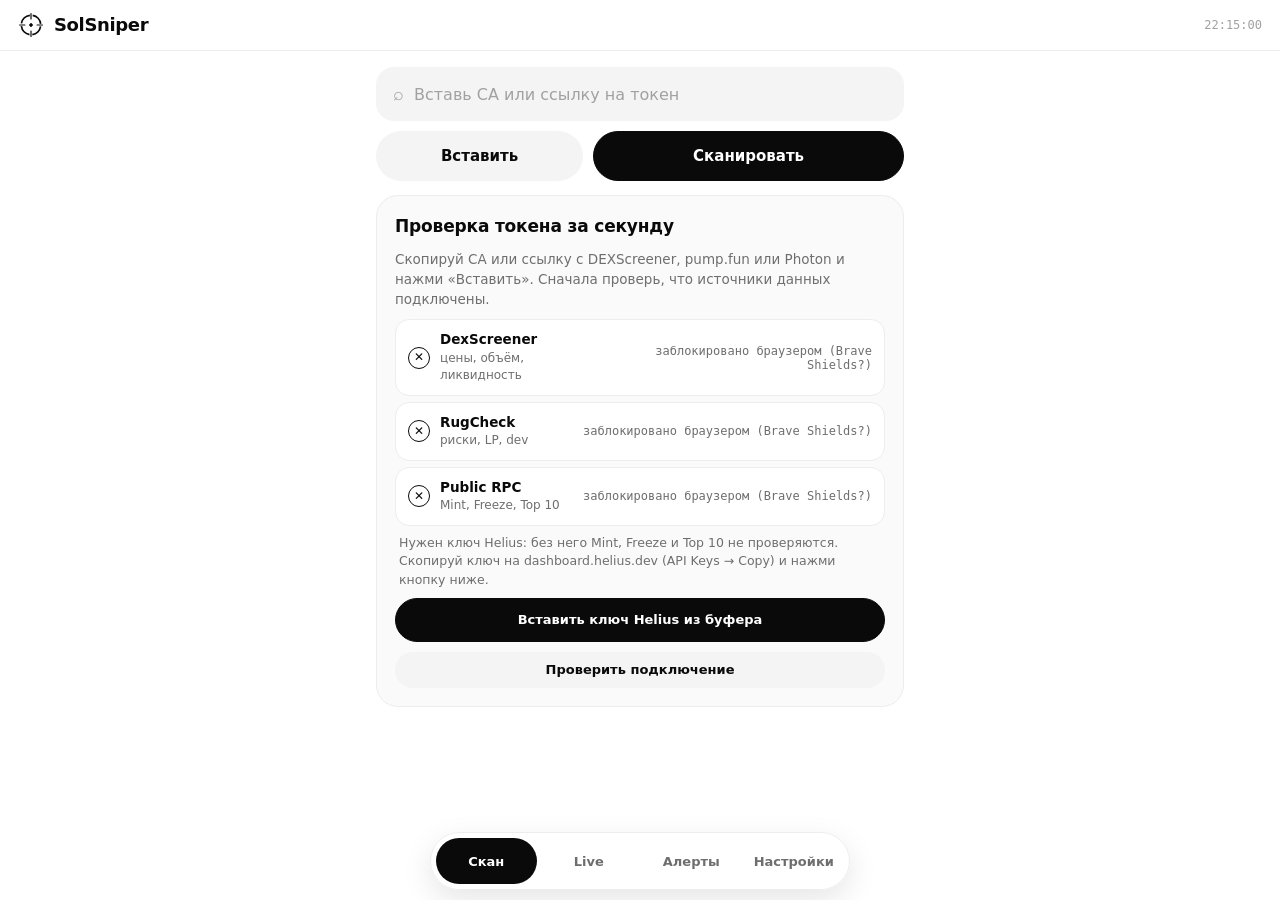
==== commit 6352453f: "Project profile in token card: socials, short description, what the coin is tied to - socials merged" ====
--- a/index.html
+++ b/index.html
@@ -13,8 +13,8 @@
   <link rel="manifest" href="manifest.webmanifest">
   <link rel="apple-touch-icon" href="icons/apple-touch-icon.png">
   <link rel="icon" href="icons/icon48.png">
-  <link rel="stylesheet" href="styles.css?v=20261101-nav">
-  <link rel="stylesheet" href="app.css?v=20261101-nav">
+  <link rel="stylesheet" href="styles.css?v=20261101-about">
+  <link rel="stylesheet" href="app.css?v=20261101-about">
 </head>
 <body>
   <div class="root mobile app">
@@ -185,9 +185,9 @@
     <div class="toast" id="toast" hidden></div>
   </div>
 
-  <script src="engine.js?v=20261101-nav"></script>
-  <script src="analyzer.js?v=20261101-nav"></script>
-  <script src="scanner.js?v=20261101-nav"></script>
-  <script src="app.js?v=20261101-nav"></script>
+  <script src="engine.js?v=20261101-about"></script>
+  <script src="analyzer.js?v=20261101-about"></script>
+  <script src="scanner.js?v=20261101-about"></script>
+  <script src="app.js?v=20261101-about"></script>
 </body>
 </html>
--- a/styles.css
+++ b/styles.css
@@ -185,3 +185,11 @@
   .grid .card:last-child { grid-column: 1 / -1; }
   .root.mobile .calc-out { grid-template-columns: 1fr; }
 }
+
+/* ---------- project line (HUD) */
+.about-mini { border: 1px solid var(--l); border-radius: var(--r); padding: 9px 10px; display: flex; flex-direction: column; gap: 6px; }
+.about-mini.none { border-style: dashed; color: var(--mid); }
+.about-mini b { font-weight: 600; color: var(--hi); font-size: 12.5px; }
+.about-mini.none b { color: var(--mid); }
+.about-mini p { font-size: 12px; color: var(--fg); display: -webkit-box; -webkit-line-clamp: 2; -webkit-box-orient: vertical; overflow: hidden; }
+.about-mini .links a { padding: 4px 10px; font-size: 11.5px; }
--- a/app.css
+++ b/app.css
@@ -222,3 +222,14 @@
   font: 600 15px var(--sans); -webkit-tap-highlight-color: transparent;
 }
 .back-link:active { background: var(--l); }
+
+/* ---------- about the project */
+.about { border: 1px solid var(--l); border-radius: 16px; padding: 12px; display: flex; flex-direction: column; gap: 8px; background: var(--bg); }
+.about.about-none { border-style: dashed; background: var(--p); }
+.about .sec-title { margin: 0; }
+.about-kind { font-weight: 650; color: var(--hi); font-size: 14px; line-height: 1.35; }
+.about-none .about-kind { color: var(--mid); }
+.about-desc { color: var(--fg); font-size: 13.5px; line-height: 1.5; display: -webkit-box; -webkit-line-clamp: 4; -webkit-box-orient: vertical; overflow: hidden; overflow-wrap: anywhere; cursor: pointer; }
+.about-desc.open { -webkit-line-clamp: unset; display: block; }
+.about-desc.mute { cursor: default; color: var(--dim); }
+.about .links a { padding: 8px 14px; font-size: 13px; }
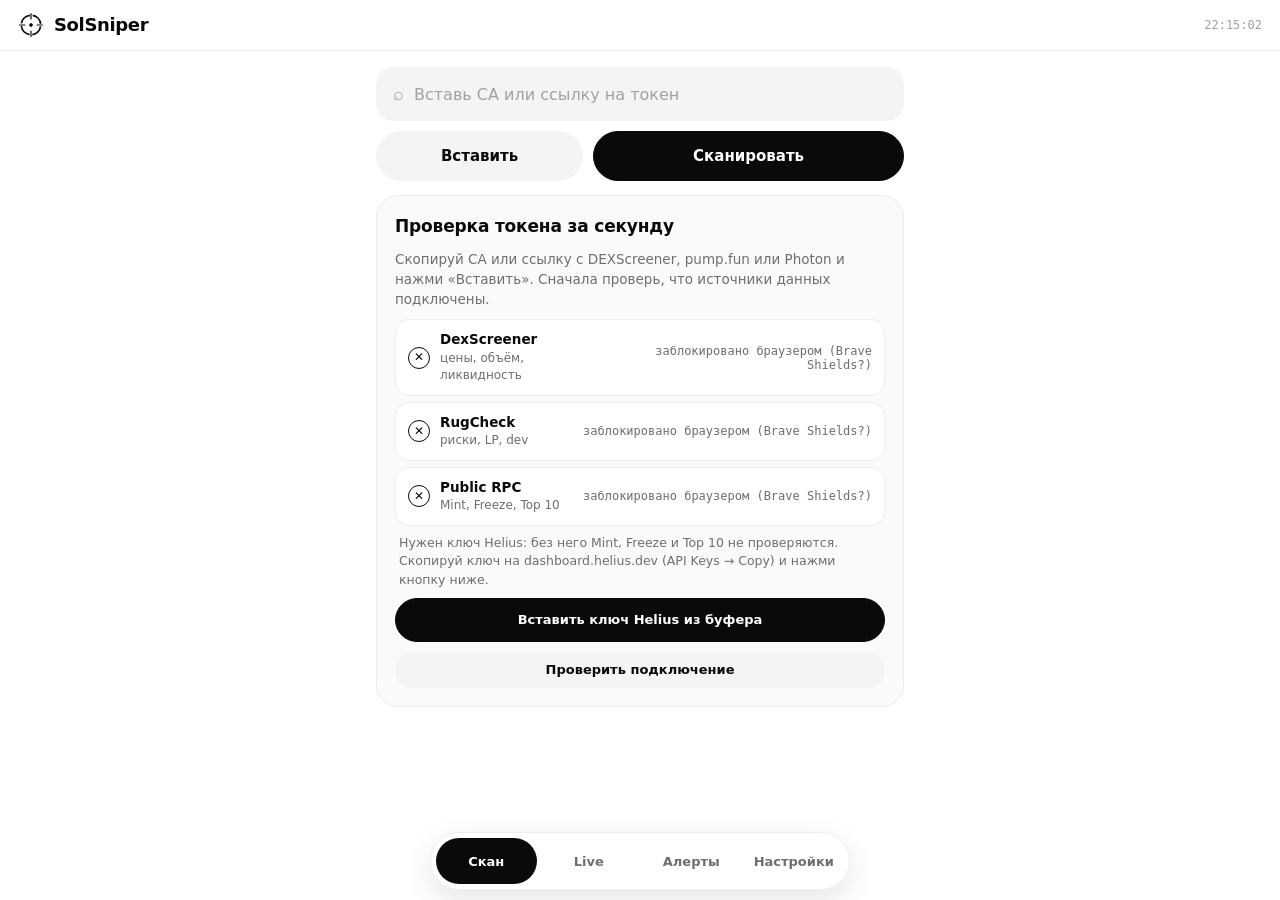
==== commit 76ddd76d: "Market cap now + interactive market cap chart in token card - big current MC with price and 5m / 1h " ====
--- a/index.html
+++ b/index.html
@@ -13,8 +13,8 @@
   <link rel="manifest" href="manifest.webmanifest">
   <link rel="apple-touch-icon" href="icons/apple-touch-icon.png">
   <link rel="icon" href="icons/icon48.png">
-  <link rel="stylesheet" href="styles.css?v=20261101-about">
-  <link rel="stylesheet" href="app.css?v=20261101-about">
+  <link rel="stylesheet" href="styles.css?v=20261101-chart">
+  <link rel="stylesheet" href="app.css?v=20261101-chart">
 </head>
 <body>
   <div class="root mobile app">
@@ -185,9 +185,9 @@
     <div class="toast" id="toast" hidden></div>
   </div>
 
-  <script src="engine.js?v=20261101-about"></script>
-  <script src="analyzer.js?v=20261101-about"></script>
-  <script src="scanner.js?v=20261101-about"></script>
-  <script src="app.js?v=20261101-about"></script>
+  <script src="engine.js?v=20261101-chart"></script>
+  <script src="analyzer.js?v=20261101-chart"></script>
+  <script src="scanner.js?v=20261101-chart"></script>
+  <script src="app.js?v=20261101-chart"></script>
 </body>
 </html>
--- a/app.css
+++ b/app.css
@@ -233,3 +233,26 @@
 .about-desc.open { -webkit-line-clamp: unset; display: block; }
 .about-desc.mute { cursor: default; color: var(--dim); }
 .about .links a { padding: 8px 14px; font-size: 13px; }
+
+/* ---------- market cap + chart */
+.mc-block { display: flex; flex-direction: column; gap: 10px; }
+.mc-top { display: flex; align-items: flex-end; justify-content: space-between; gap: 10px; flex-wrap: wrap; }
+.mc-now { display: flex; flex-direction: column; gap: 1px; }
+.mc-now b { font: 700 30px/1.1 var(--sans); letter-spacing: -.02em; color: var(--hi); font-variant-numeric: tabular-nums; }
+.mono-sm { font-family: var(--mono); font-size: 11.5px; }
+.mc-changes { display: flex; gap: 6px; flex-wrap: wrap; }
+.chg { font: 600 12px var(--mono); padding: 3px 8px; border-radius: 999px; white-space: nowrap; }
+.chg i { font-style: normal; font-weight: 400; opacity: .7; font-family: var(--sans); }
+.chg.up { background: var(--hi); color: var(--inv); }
+.chg.down { background: var(--p2); color: var(--mid); }
+.seg-sm { grid-template-columns: repeat(3, 1fr); }
+.seg-sm button { height: 30px; font-size: 12.5px; }
+.chart { position: relative; min-height: 172px; border: 1px solid var(--l); border-radius: 16px; padding: 8px 8px 6px; background: var(--bg); overflow: hidden; }
+.chart-svg { display: block; touch-action: pan-y; }
+.chart-svg .grid-l { stroke: var(--l); stroke-dasharray: 3 4; }
+.chart-svg .xh { stroke: var(--mid); stroke-dasharray: 2 3; }
+.chart-ax { display: flex; justify-content: space-between; gap: 6px; font: 10.5px var(--mono); color: var(--dim); margin-top: 2px; }
+.chart-tip { position: absolute; top: 6px; padding: 4px 10px; border-radius: 999px; background: var(--hi); color: var(--inv); font: 600 11.5px var(--mono); white-space: nowrap; pointer-events: none; }
+.chart-msg { min-height: 156px; display: flex; flex-direction: column; align-items: center; justify-content: center; gap: 10px; color: var(--mid); font-size: 13px; text-align: center; }
+.dex-embed { width: 100%; height: 380px; border: 0; border-radius: 10px; display: block; }
+.chart:has(.dex-embed) { padding: 0; }
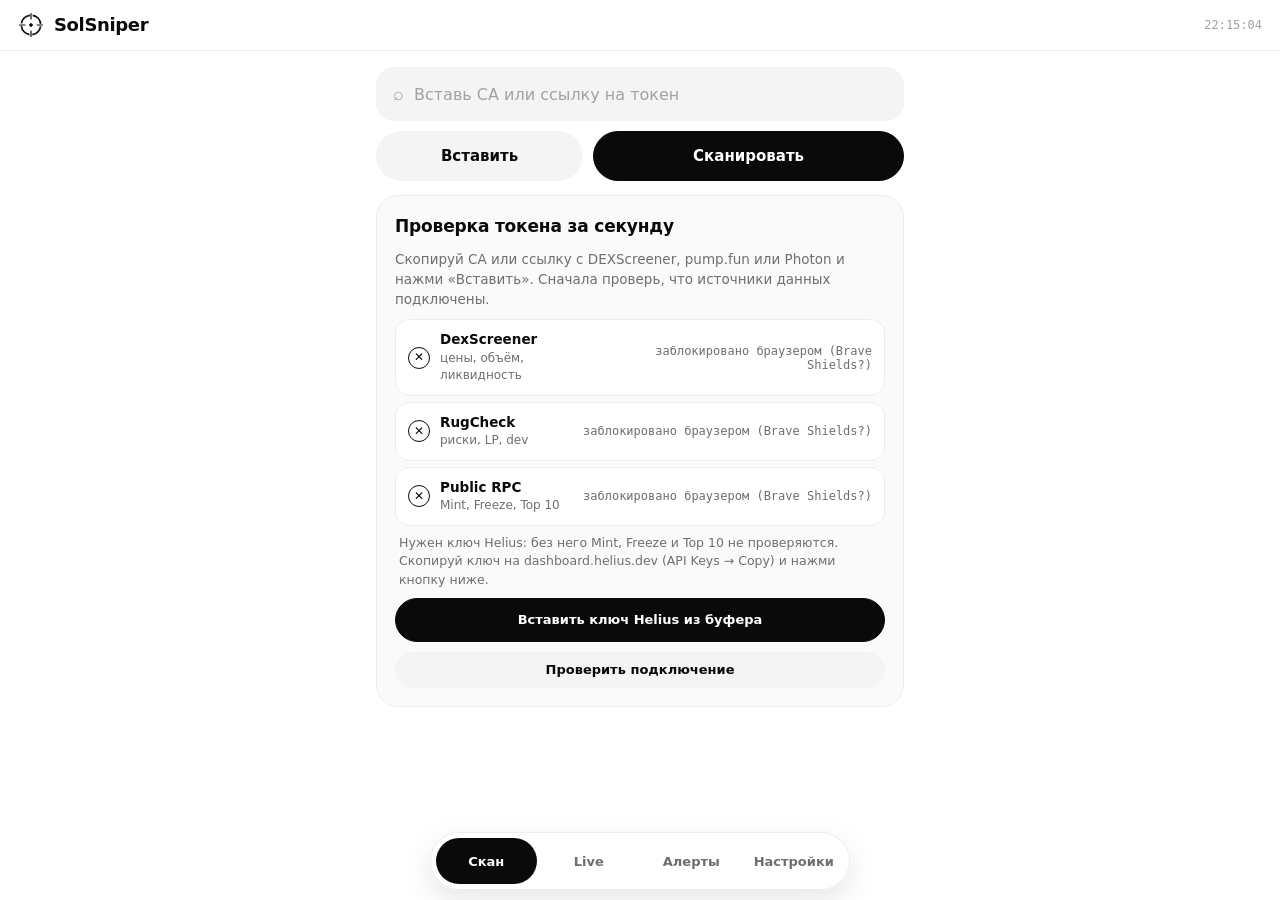
==== commit 41e490c7: "Scanner accuracy: pools no longer counted as holders, RPC gaps retried, funnel + presets - Top 10 ex" ====
--- a/index.html
+++ b/index.html
@@ -13,8 +13,8 @@
   <link rel="manifest" href="manifest.webmanifest">
   <link rel="apple-touch-icon" href="icons/apple-touch-icon.png">
   <link rel="icon" href="icons/icon48.png">
-  <link rel="stylesheet" href="styles.css?v=20261101-chart">
-  <link rel="stylesheet" href="app.css?v=20261101-chart">
+  <link rel="stylesheet" href="styles.css?v=20261102-funnel2">
+  <link rel="stylesheet" href="app.css?v=20261102-funnel2">
 </head>
 <body>
   <div class="root mobile app">
@@ -69,7 +69,8 @@
               <div><b id="stCand">0</b><span>кандидаты</span></div>
               <div><b id="stAlerts">0</b><span>алерты</span></div>
             </div>
-            <p class="hint" id="liveHint">Ловит каждый запуск на pump.fun, миграции на Raydium/PumpSwap и новые профили DexScreener. Алерт приходит, только если токен прошёл фильтр. Работает, пока приложение открыто.</p>
+            <div class="funnel" id="funnel" hidden></div>
+          <p class="hint" id="liveHint">Ловит каждый запуск на pump.fun, миграции на Raydium/PumpSwap и новые профили DexScreener. Алерт приходит, только если токен прошёл фильтр. Работает, пока приложение открыто.</p>
           </div>
           <div class="seg" id="liveFilter">
             <button data-f="safe" class="active">Без риска</button>
@@ -130,6 +131,12 @@
 
         <div class="sec-title">Фильтр сигналов</div>
         <div class="group">
+          <div class="seg" id="presetSeg">
+            <button data-preset="strict">Строгий</button>
+            <button data-preset="balanced">Баланс</button>
+            <button data-preset="active">Активный</button>
+          </div>
+          <p class="hint">Во всех пресетах Score ≥ 70 и Freeze OFF. Меняются только порог объёма за 5 мин, лимит Top 10 и ликвидность.</p>
           <div class="form-grid">
             <label class="field"><span>Max Top 10, %</span><input type="number" inputmode="decimal" data-k="maxTop10Pct"></label>
             <label class="field"><span>Min Vol 5m, $</span><input type="number" inputmode="numeric" data-k="minVol5mUsd"></label>
@@ -185,9 +192,9 @@
     <div class="toast" id="toast" hidden></div>
   </div>
 
-  <script src="engine.js?v=20261101-chart"></script>
-  <script src="analyzer.js?v=20261101-chart"></script>
-  <script src="scanner.js?v=20261101-chart"></script>
-  <script src="app.js?v=20261101-chart"></script>
+  <script src="engine.js?v=20261102-funnel2"></script>
+  <script src="analyzer.js?v=20261102-funnel2"></script>
+  <script src="scanner.js?v=20261102-funnel2"></script>
+  <script src="app.js?v=20261102-funnel2"></script>
 </body>
 </html>
--- a/app.css
+++ b/app.css
@@ -256,3 +256,18 @@
 .chart-msg { min-height: 156px; display: flex; flex-direction: column; align-items: center; justify-content: center; gap: 10px; color: var(--mid); font-size: 13px; text-align: center; }
 .dex-embed { width: 100%; height: 380px; border: 0; border-radius: 10px; display: block; }
 .chart:has(.dex-embed) { padding: 0; }
+
+/* ---------- funnel */
+.funnel { display: flex; flex-direction: column; gap: 10px; padding-top: 12px; border-top: 1px solid var(--l); }
+.funnel .sec-title { margin: 0; }
+.f-steps { display: grid; grid-template-columns: repeat(5, 1fr); gap: 4px; }
+.f-step { display: flex; flex-direction: column; align-items: center; text-align: center; padding: 6px 2px; border-radius: 12px; background: var(--bg); border: 1px solid var(--l); position: relative; }
+.f-step b { font: 600 15px var(--mono); color: var(--hi); }
+.f-step span { font-size: 10px; color: var(--mid); line-height: 1.2; }
+.f-step:last-child { background: var(--hi); border-color: var(--hi); }
+.f-step:last-child b, .f-step:last-child span { color: var(--inv); }
+.f-why { display: flex; flex-wrap: wrap; gap: 6px; align-items: center; font-size: 12px; }
+.f-why .tag { font-size: 11px; }
+.st-chip.incomplete { color: var(--fg); border: 1px dashed var(--l2); background: var(--bg); }
+.live-stats { display: none; }
+.funnel { border-top: 0; padding-top: 0; }
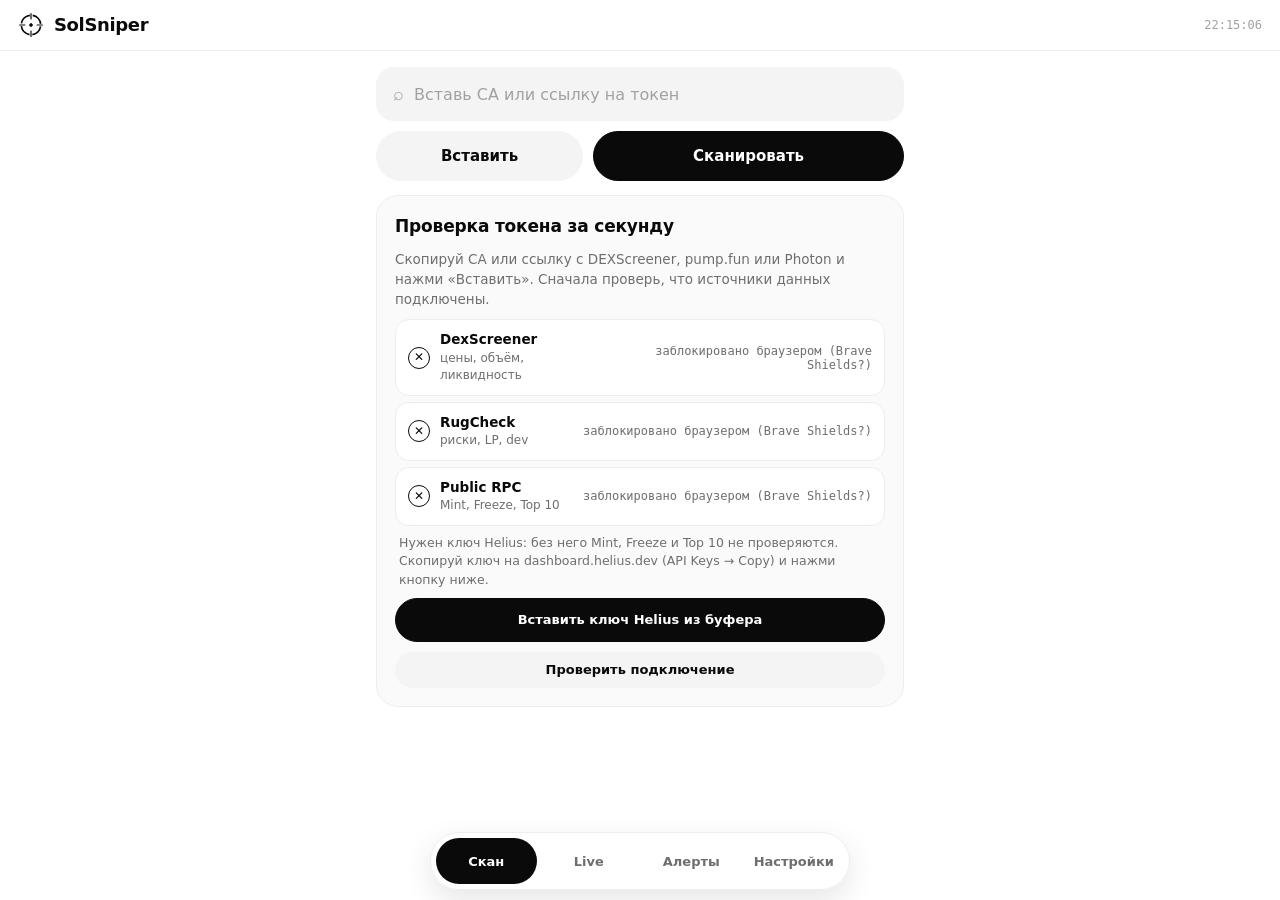
==== commit 862467e5: "Default to Balanced filter, presets in Live, always-fresh app page - defaults: Vol 5m >= $10k, Top 1" ====
--- a/index.html
+++ b/index.html
@@ -13,8 +13,8 @@
   <link rel="manifest" href="manifest.webmanifest">
   <link rel="apple-touch-icon" href="icons/apple-touch-icon.png">
   <link rel="icon" href="icons/icon48.png">
-  <link rel="stylesheet" href="styles.css?v=20261102-funnel2">
-  <link rel="stylesheet" href="app.css?v=20261102-funnel2">
+  <link rel="stylesheet" href="styles.css?v=20261102-bal">
+  <link rel="stylesheet" href="app.css?v=20261102-bal">
 </head>
 <body>
   <div class="root mobile app">
@@ -69,7 +69,15 @@
               <div><b id="stCand">0</b><span>кандидаты</span></div>
               <div><b id="stAlerts">0</b><span>алерты</span></div>
             </div>
-            <div class="funnel" id="funnel" hidden></div>
+            <div class="preset-row">
+            <span class="meta">Фильтр</span>
+            <div class="seg">
+              <button data-preset="strict">Строгий</button>
+              <button data-preset="balanced">Баланс</button>
+              <button data-preset="active">Активный</button>
+            </div>
+          </div>
+          <div class="funnel" id="funnel" hidden></div>
           <p class="hint" id="liveHint">Ловит каждый запуск на pump.fun, миграции на Raydium/PumpSwap и новые профили DexScreener. Алерт приходит, только если токен прошёл фильтр. Работает, пока приложение открыто.</p>
           </div>
           <div class="seg" id="liveFilter">
@@ -180,6 +188,7 @@
           <label class="field" style="margin-top:10px"><span>Custom RPC URL</span><input type="url" data-k="rpcUrl" placeholder="https://…"></label>
           <div id="settingsInfo" style="margin-top:8px"></div>
         </details>
+        <p class="hint app-version" id="appVersion"></p>
       </section>
     </main>
 
@@ -192,9 +201,9 @@
     <div class="toast" id="toast" hidden></div>
   </div>
 
-  <script src="engine.js?v=20261102-funnel2"></script>
-  <script src="analyzer.js?v=20261102-funnel2"></script>
-  <script src="scanner.js?v=20261102-funnel2"></script>
-  <script src="app.js?v=20261102-funnel2"></script>
+  <script src="engine.js?v=20261102-bal"></script>
+  <script src="analyzer.js?v=20261102-bal"></script>
+  <script src="scanner.js?v=20261102-bal"></script>
+  <script src="app.js?v=20261102-bal"></script>
 </body>
 </html>
--- a/app.css
+++ b/app.css
@@ -271,3 +271,7 @@
 .st-chip.incomplete { color: var(--fg); border: 1px dashed var(--l2); background: var(--bg); }
 .live-stats { display: none; }
 .funnel { border-top: 0; padding-top: 0; }
+
+.preset-row { display: flex; flex-direction: column; gap: 6px; }
+.preset-row .seg button { height: 34px; }
+.app-version { text-align: center; padding: 8px 0 4px; }
